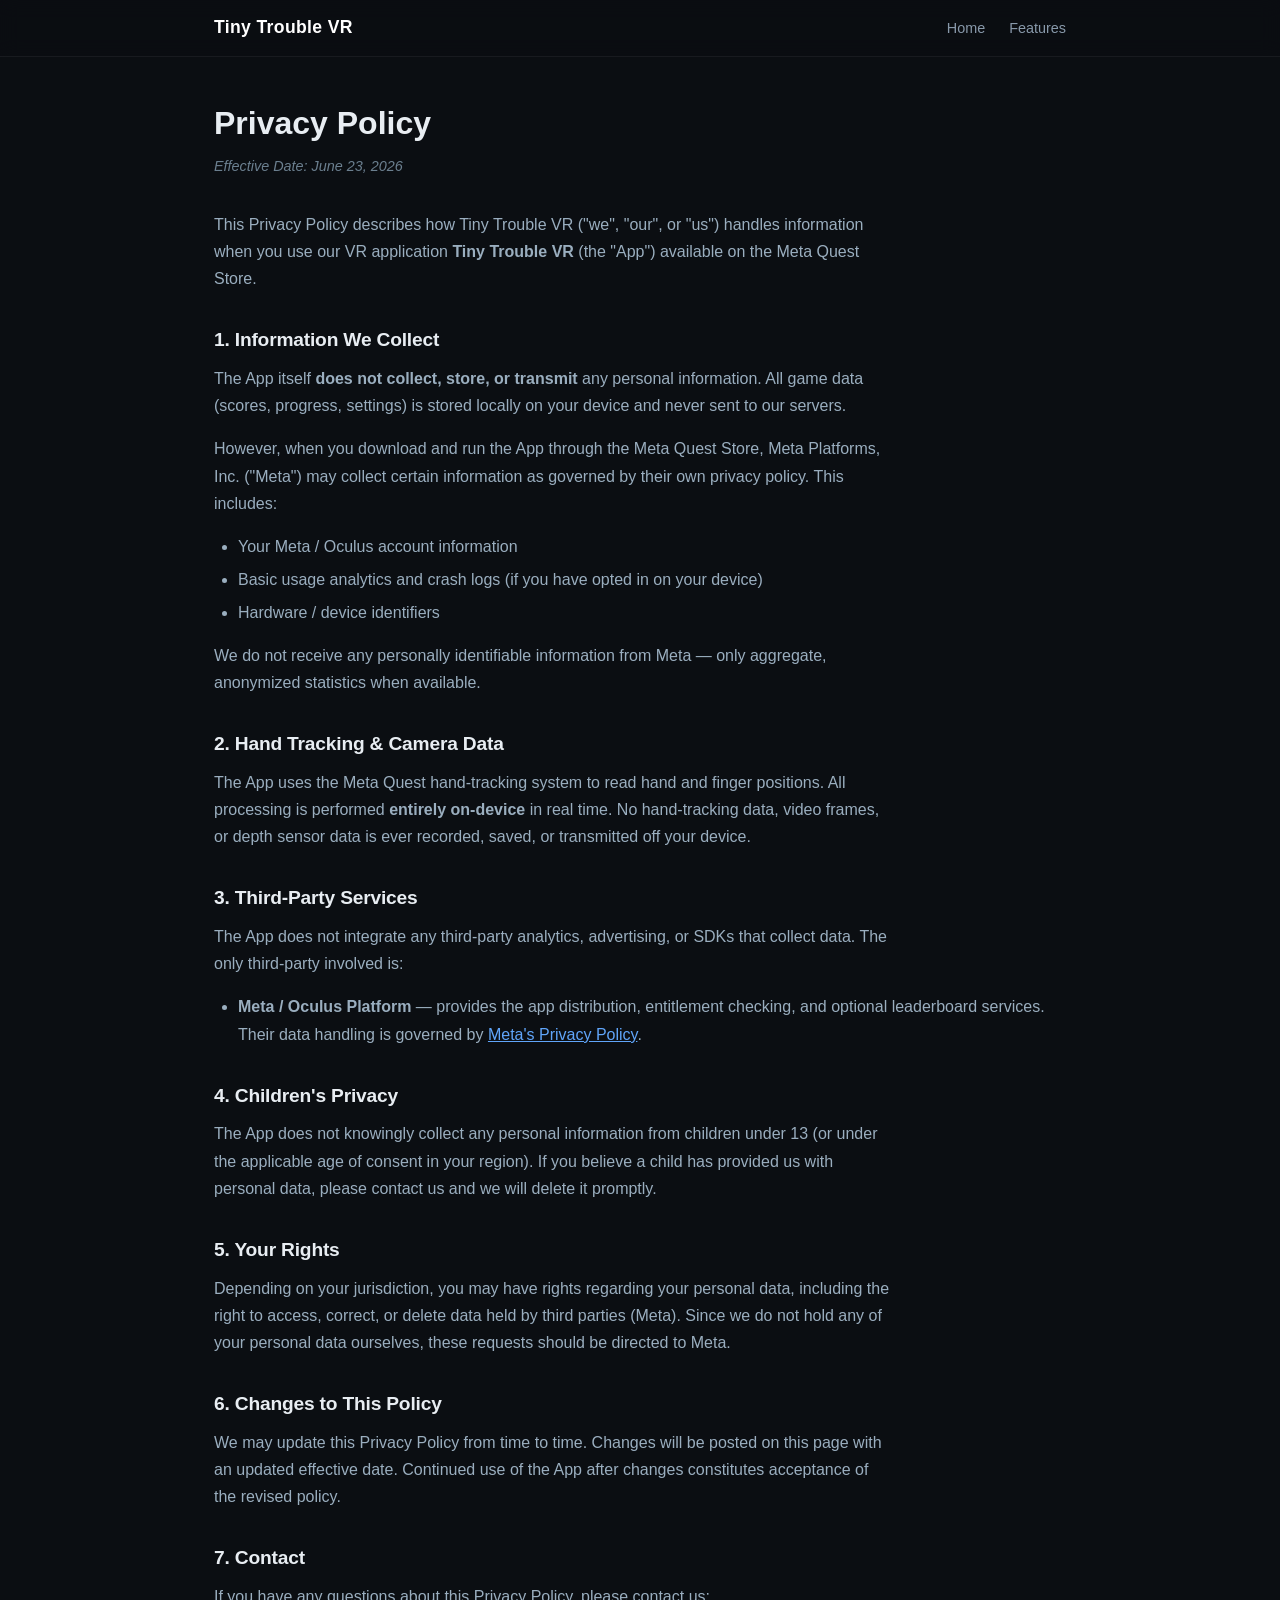
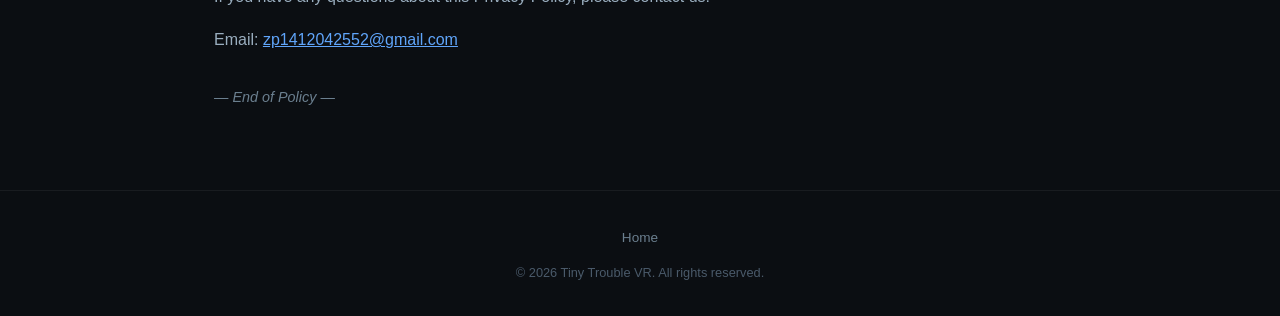
==== privacy-policy.html @ b0629131 "Add Tiny Trouble VR website - Game homepage with features and contact - Privacy Policy page for Meta" ====
<!DOCTYPE html>
<html lang="en">
<head>
    <meta charset="UTF-8" />
    <meta name="viewport" content="width=device-width, initial-scale=1.0" />
    <title>Privacy Policy — Tiny Trouble VR</title>
    <link rel="stylesheet" href="styles.css" />
</head>
<body>
    <nav class="navbar">
        <div class="container">
            <span class="logo">Tiny Trouble VR</span>
            <div class="nav-links">
                <a href="index.html">Home</a>
                <a href="index.html#features">Features</a>
            </div>
        </div>
    </nav>

    <section class="section" style="padding-top: 6rem;">
        <div class="container policy">
            <h1>Privacy Policy</h1>
            <p class="effective-date"><em>Effective Date: June 23, 2026</em></p>

            <p>
                This Privacy Policy describes how Tiny Trouble VR ("we", "our", or "us")
                handles information when you use our VR application <strong>Tiny Trouble VR</strong>
                (the "App") available on the Meta Quest Store.
            </p>

            <h2>1. Information We Collect</h2>
            <p>
                The App itself <strong>does not collect, store, or transmit</strong> any
                personal information. All game data (scores, progress, settings) is stored
                locally on your device and never sent to our servers.
            </p>
            <p>
                However, when you download and run the App through the Meta Quest Store,
                Meta Platforms, Inc. ("Meta") may collect certain information as governed
                by their own privacy policy. This includes:
            </p>
            <ul>
                <li>Your Meta / Oculus account information</li>
                <li>Basic usage analytics and crash logs (if you have opted in on your device)</li>
                <li>Hardware / device identifiers</li>
            </ul>
            <p>
                We do not receive any personally identifiable information from Meta — only
                aggregate, anonymized statistics when available.
            </p>

            <h2>2. Hand Tracking &amp; Camera Data</h2>
            <p>
                The App uses the Meta Quest hand-tracking system to read hand and finger
                positions. All processing is performed <strong>entirely on-device</strong>
                in real time. No hand-tracking data, video frames, or depth sensor data
                is ever recorded, saved, or transmitted off your device.
            </p>

            <h2>3. Third-Party Services</h2>
            <p>The App does not integrate any third-party analytics, advertising, or SDKs that collect data. The only third-party involved is:</p>
            <ul>
                <li>
                    <strong>Meta / Oculus Platform</strong> — provides the app distribution,
                    entitlement checking, and optional leaderboard services. Their data handling
                    is governed by
                    <a href="https://www.meta.com/privacy/" target="_blank" rel="noopener">Meta's Privacy Policy</a>.
                </li>
            </ul>

            <h2>4. Children's Privacy</h2>
            <p>
                The App does not knowingly collect any personal information from children
                under 13 (or under the applicable age of consent in your region). If you
                believe a child has provided us with personal data, please contact us and
                we will delete it promptly.
            </p>

            <h2>5. Your Rights</h2>
            <p>
                Depending on your jurisdiction, you may have rights regarding your personal
                data, including the right to access, correct, or delete data held by third
                parties (Meta). Since we do not hold any of your personal data ourselves,
                these requests should be directed to Meta.
            </p>

            <h2>6. Changes to This Policy</h2>
            <p>
                We may update this Privacy Policy from time to time. Changes will be posted
                on this page with an updated effective date. Continued use of the App after
                changes constitutes acceptance of the revised policy.
            </p>

            <h2>7. Contact</h2>
            <p>
                If you have any questions about this Privacy Policy, please contact us:
            </p>
            <p>
                Email: <a href="mailto:zp1412042552@gmail.com">zp1412042552@gmail.com</a>
            </p>

            <p class="effective-date" style="margin-top: 2rem;">
                <em>— End of Policy —</em>
            </p>
        </div>
    </section>

    <footer class="footer">
        <div class="container">
            <div class="footer-links">
                <a href="index.html">Home</a>
            </div>
            <p class="footer-copy">&copy; 2026 Tiny Trouble VR. All rights reserved.</p>
        </div>
    </footer>
</body>
</html>
---- styles.css ----
/* === Reset & Base === */
*, *::before, *::after { box-sizing: border-box; margin: 0; padding: 0; }
html { scroll-behavior: smooth; }
body {
    font-family: -apple-system, BlinkMacSystemFont, "Segoe UI", Roboto, Helvetica, Arial, sans-serif;
    color: #e8edf2;
    background: #0b0e12;
    line-height: 1.7;
    -webkit-font-smoothing: antialiased;
}

/* === Container === */
.container {
    max-width: 900px;
    margin: 0 auto;
    padding: 0 1.5rem;
}

/* === Navbar === */
.navbar {
    position: fixed;
    top: 0; left: 0; right: 0;
    background: rgba(11,14,18,.85);
    backdrop-filter: blur(10px);
    border-bottom: 1px solid rgba(255,255,255,.06);
    z-index: 100;
}
.navbar .container {
    display: flex;
    align-items: center;
    justify-content: space-between;
    height: 56px;
}
.logo {
    font-weight: 700;
    font-size: 1.1rem;
    letter-spacing: .02em;
    color: #fff;
}
.nav-links { display: flex; gap: 1.5rem; }
.nav-links a {
    color: #8899aa;
    text-decoration: none;
    font-size: .9rem;
    transition: color .2s;
}
.nav-links a:hover { color: #fff; }

/* === Hero === */
.hero {
    min-height: 100vh;
    display: flex;
    align-items: center;
    justify-content: center;
    text-align: center;
    padding: 6rem 0 4rem;
    background: radial-gradient(ellipse 80% 60% at 50% 30%, #1a2633 0%, #0b0e12 70%);
}
.hero-title {
    font-size: 4rem;
    font-weight: 900;
    letter-spacing: -.02em;
    margin-bottom: 1rem;
    line-height: 1.1;
    color: #fff;
}
.hero-title-accent {
    background: linear-gradient(135deg, #3b82f6, #8b5cf6);
    -webkit-background-clip: text;
    -webkit-text-fill-color: transparent;
    background-clip: text;
}
@media (max-width: 600px) {
    .hero-title { font-size: 2.5rem; }
}
.hero-subtitle {
    font-size: 1.2rem;
    color: #7aa2e7;
    font-weight: 500;
    margin-bottom: .75rem;
}
.hero-desc {
    font-size: 1rem;
    color: #8899aa;
    max-width: 520px;
    margin: 0 auto 2rem;
}

/* === Buttons === */
.btn {
    display: inline-block;
    padding: .75rem 2rem;
    border-radius: 40px;
    text-decoration: none;
    font-weight: 600;
    font-size: .95rem;
    transition: background .2s, transform .1s;
    cursor: default;
}
.btn-primary {
    background: #3b82f6;
    color: #fff;
}
.btn-primary:hover { background: #2563eb; }

/* === Sections === */
.section { padding: 5rem 0; }
.section-alt { background: #11171f; }
.section h2 {
    font-size: 1.75rem;
    font-weight: 700;
    margin-bottom: 1.5rem;
    letter-spacing: -.01em;
}
.section p { color: #9aaebf; margin-bottom: 1rem; max-width: 680px; }
.section .container > p:last-of-type { margin-bottom: 0; }

/* === Features === */
.features-grid {
    display: grid;
    grid-template-columns: repeat(auto-fit, minmax(240px, 1fr));
    gap: 1.25rem;
    margin-top: 1rem;
}
.feature-card {
    background: rgba(255,255,255,.03);
    border: 1px solid rgba(255,255,255,.06);
    border-radius: 12px;
    padding: 1.5rem;
    transition: border-color .2s;
}
.feature-card:hover { border-color: rgba(255,255,255,.12); }
.feature-card h3 {
    font-size: 1.05rem;
    font-weight: 600;
    margin-bottom: .5rem;
    color: #e8edf2;
}
.feature-card p {
    font-size: .9rem;
    margin-bottom: 0;
}

/* === Privacy Policy page === */
.policy h1 { font-size: 2rem; margin-bottom: .25rem; }
.policy .effective-date { color: #6b7f8f; font-size: .9rem; margin-bottom: 2rem; }
.policy h2 { font-size: 1.2rem; margin-top: 2rem; margin-bottom: .5rem; color: #e8edf2; }
.policy p { margin-bottom: 1rem; }
.policy ul { margin: 0 0 1rem 1.5rem; color: #9aaebf; }
.policy ul li { margin-bottom: .35rem; }
.policy a { color: #60a5fa; }

/* === Contact === */
.contact-link {
    color: #60a5fa;
    text-decoration: none;
    font-size: 1.1rem;
}
.contact-link:hover { text-decoration: underline; }

/* === Footer === */
.footer {
    border-top: 1px solid rgba(255,255,255,.06);
    padding: 2rem 0;
    text-align: center;
}
.footer-links { margin-bottom: .75rem; }
.footer-links a {
    color: #6b7f8f;
    text-decoration: none;
    font-size: .85rem;
    margin: 0 .5rem;
}
.footer-links a:hover { color: #fff; }
.footer-copy { color: #4a5a6a; font-size: .8rem; }

/* === Responsive === */
@media (max-width: 600px) {
    .hero { padding: 5rem 0 3rem; }
    .hero-subtitle { font-size: 1rem; }
    .features-grid { grid-template-columns: 1fr; }
    .nav-links { gap: .75rem; }
    .nav-links a { font-size: .8rem; }
}
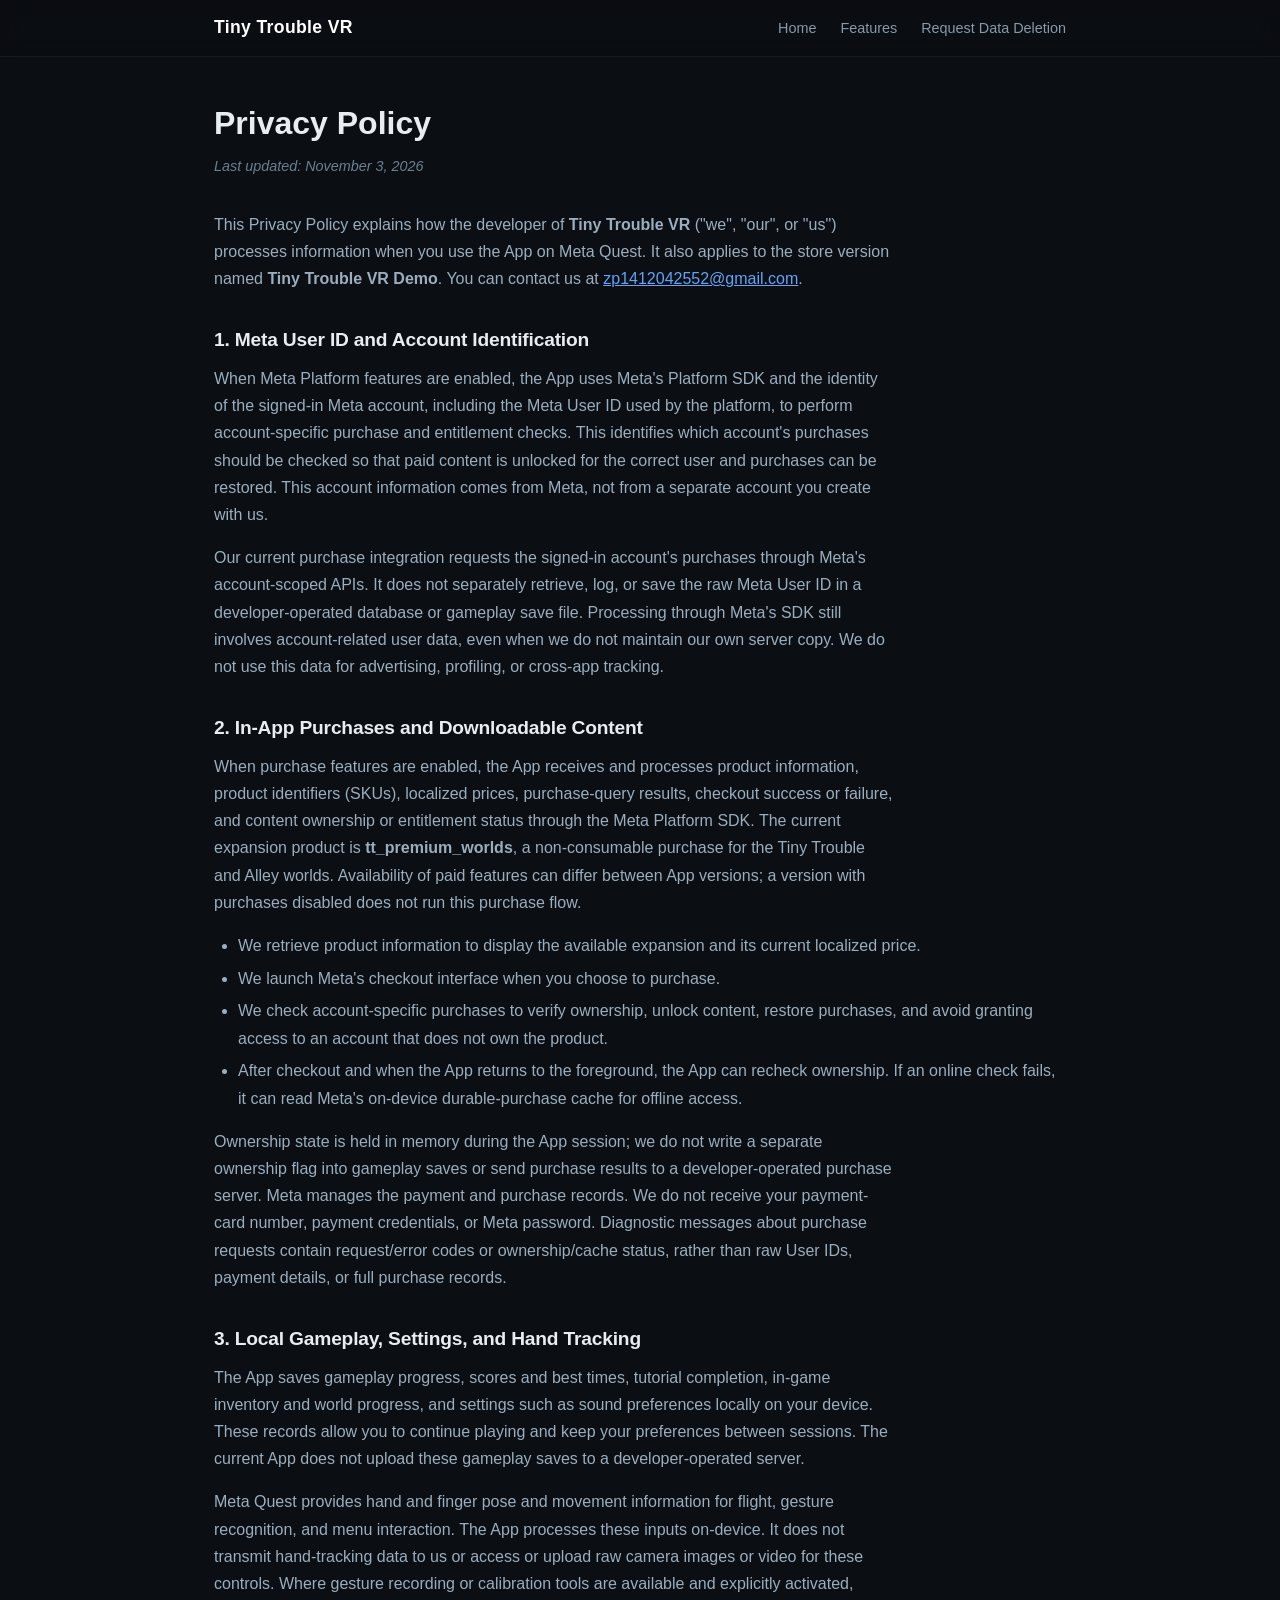
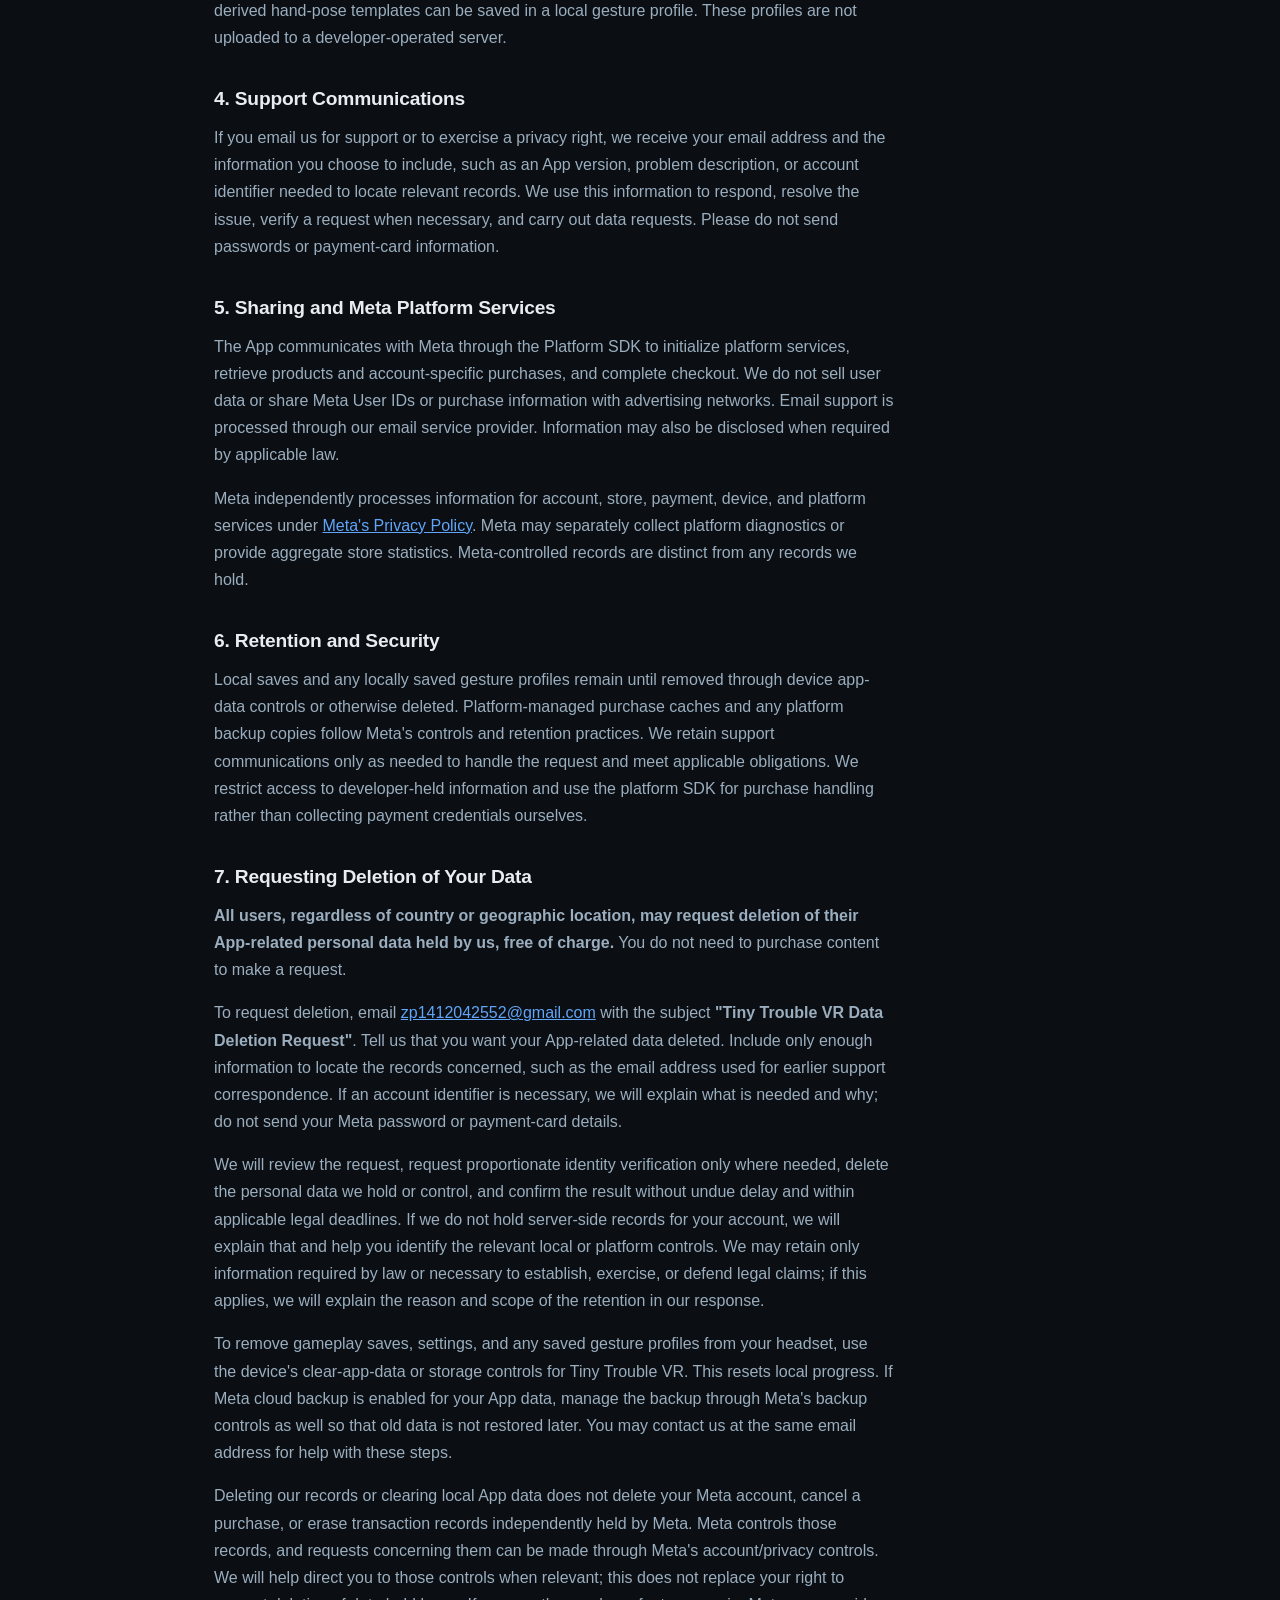
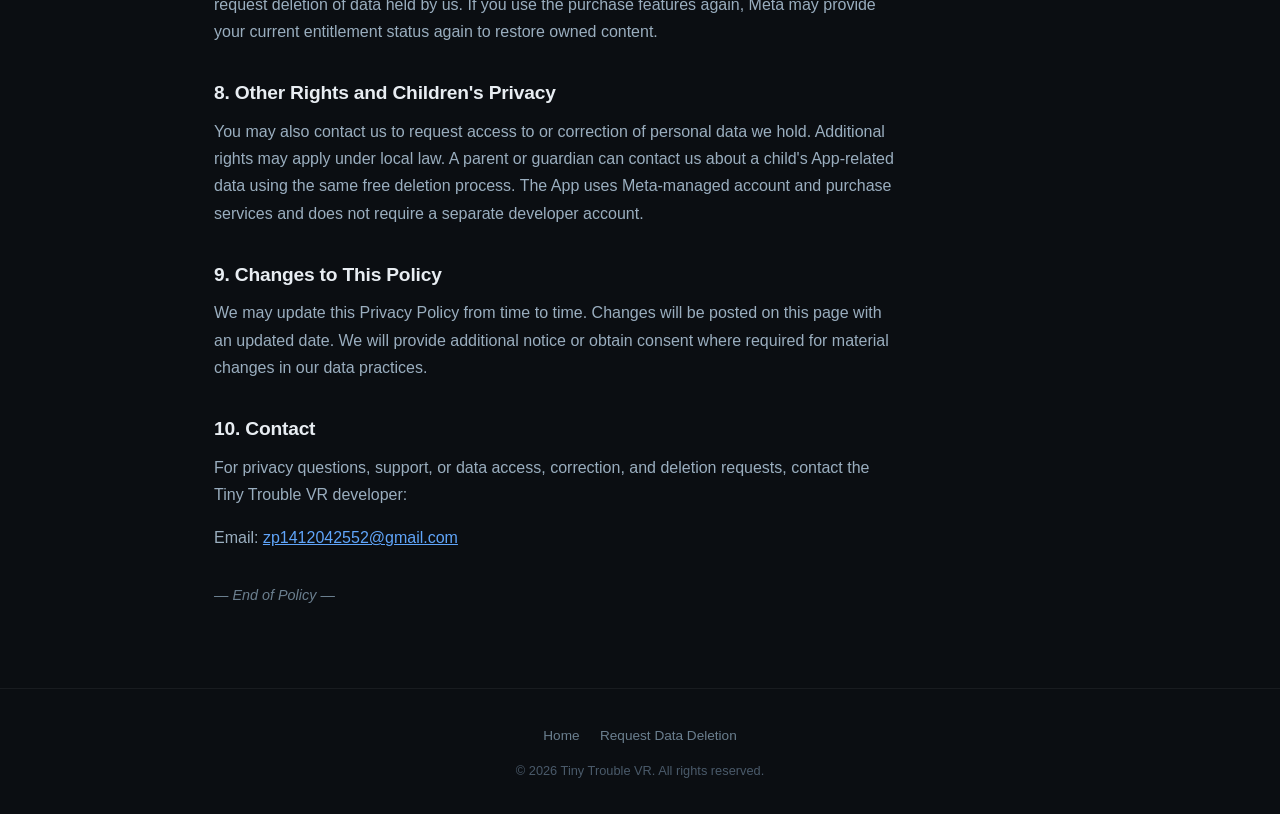
==== commit 9bb44a9b: "Update privacy policy for Meta User ID, IAP and global deletion requests" ====
--- a/privacy-policy.html
+++ b/privacy-policy.html
@@ -13,6 +13,7 @@
             <div class="nav-links">
                 <a href="index.html">Home</a>
                 <a href="index.html#features">Features</a>
+                <a href="#data-deletion">Request Data Deletion</a>
             </div>
         </div>
     </nav>
@@ -20,80 +21,181 @@
     <section class="section" style="padding-top: 6rem;">
         <div class="container policy">
             <h1>Privacy Policy</h1>
-            <p class="effective-date"><em>Effective Date: June 23, 2026</em></p>
-
-            <p>
-                This Privacy Policy describes how Tiny Trouble VR ("we", "our", or "us")
-                handles information when you use our VR application <strong>Tiny Trouble VR</strong>
-                (the "App") available on the Meta Quest Store.
-            </p>
-
-            <h2>1. Information We Collect</h2>
-            <p>
-                The App itself <strong>does not collect, store, or transmit</strong> any
-                personal information. All game data (scores, progress, settings) is stored
-                locally on your device and never sent to our servers.
-            </p>
-            <p>
-                However, when you download and run the App through the Meta Quest Store,
-                Meta Platforms, Inc. ("Meta") may collect certain information as governed
-                by their own privacy policy. This includes:
+            <p class="effective-date"><em>Last updated: November 3, 2026</em></p>
+
+            <p>
+                This Privacy Policy explains how the developer of <strong>Tiny Trouble VR</strong>
+                ("we", "our", or "us") processes information when you use the App on Meta Quest.
+                It also applies to the store version named <strong>Tiny Trouble VR Demo</strong>.
+                You can contact us at
+                <a href="mailto:zp1412042552@gmail.com">zp1412042552@gmail.com</a>.
+            </p>
+
+            <h2>1. Meta User ID and Account Identification</h2>
+            <p>
+                When Meta Platform features are enabled, the App uses Meta's Platform SDK
+                and the identity of the signed-in Meta account, including the Meta User ID
+                used by the platform, to perform account-specific purchase and entitlement
+                checks. This identifies which account's purchases should be checked so that
+                paid content is unlocked for the correct user and purchases can be restored.
+                This account information comes from Meta, not from a separate account you
+                create with us.
+            </p>
+            <p>
+                Our current purchase integration requests the signed-in account's purchases
+                through Meta's account-scoped APIs. It does not separately retrieve, log,
+                or save the raw Meta User ID in a developer-operated database or gameplay
+                save file. Processing through Meta's SDK still involves account-related
+                user data, even when we do not maintain our own server copy. We do not use
+                this data for advertising, profiling, or cross-app tracking.
+            </p>
+
+            <h2>2. In-App Purchases and Downloadable Content</h2>
+            <p>
+                When purchase features are enabled, the App receives and processes product
+                information, product identifiers (SKUs), localized prices, purchase-query
+                results, checkout success or failure, and content ownership or entitlement
+                status through the Meta Platform SDK. The current expansion product is
+                <strong>tt_premium_worlds</strong>, a non-consumable purchase for the Tiny
+                Trouble and Alley worlds. Availability of paid features can differ between
+                App versions; a version with purchases disabled does not run this purchase flow.
             </p>
             <ul>
-                <li>Your Meta / Oculus account information</li>
-                <li>Basic usage analytics and crash logs (if you have opted in on your device)</li>
-                <li>Hardware / device identifiers</li>
+                <li>We retrieve product information to display the available expansion and its current localized price.</li>
+                <li>We launch Meta's checkout interface when you choose to purchase.</li>
+                <li>We check account-specific purchases to verify ownership, unlock content, restore purchases, and avoid granting access to an account that does not own the product.</li>
+                <li>After checkout and when the App returns to the foreground, the App can recheck ownership. If an online check fails, it can read Meta's on-device durable-purchase cache for offline access.</li>
             </ul>
             <p>
-                We do not receive any personally identifiable information from Meta — only
-                aggregate, anonymized statistics when available.
-            </p>
-
-            <h2>2. Hand Tracking &amp; Camera Data</h2>
-            <p>
-                The App uses the Meta Quest hand-tracking system to read hand and finger
-                positions. All processing is performed <strong>entirely on-device</strong>
-                in real time. No hand-tracking data, video frames, or depth sensor data
-                is ever recorded, saved, or transmitted off your device.
-            </p>
-
-            <h2>3. Third-Party Services</h2>
-            <p>The App does not integrate any third-party analytics, advertising, or SDKs that collect data. The only third-party involved is:</p>
-            <ul>
-                <li>
-                    <strong>Meta / Oculus Platform</strong> — provides the app distribution,
-                    entitlement checking, and optional leaderboard services. Their data handling
-                    is governed by
-                    <a href="https://www.meta.com/privacy/" target="_blank" rel="noopener">Meta's Privacy Policy</a>.
-                </li>
-            </ul>
-
-            <h2>4. Children's Privacy</h2>
-            <p>
-                The App does not knowingly collect any personal information from children
-                under 13 (or under the applicable age of consent in your region). If you
-                believe a child has provided us with personal data, please contact us and
-                we will delete it promptly.
-            </p>
-
-            <h2>5. Your Rights</h2>
-            <p>
-                Depending on your jurisdiction, you may have rights regarding your personal
-                data, including the right to access, correct, or delete data held by third
-                parties (Meta). Since we do not hold any of your personal data ourselves,
-                these requests should be directed to Meta.
-            </p>
-
-            <h2>6. Changes to This Policy</h2>
+                Ownership state is held in memory during the App session; we do not write
+                a separate ownership flag into gameplay saves or send purchase results to
+                a developer-operated purchase server. Meta manages the payment and purchase
+                records. We do not receive your payment-card number, payment credentials,
+                or Meta password. Diagnostic messages about purchase requests contain
+                request/error codes or ownership/cache status, rather than raw User IDs,
+                payment details, or full purchase records.
+            </p>
+
+            <h2>3. Local Gameplay, Settings, and Hand Tracking</h2>
+            <p>
+                The App saves gameplay progress, scores and best times, tutorial completion,
+                in-game inventory and world progress, and settings such as sound preferences
+                locally on your device. These records allow you to continue playing and keep
+                your preferences between sessions. The current App does not upload these
+                gameplay saves to a developer-operated server.
+            </p>
+            <p>
+                Meta Quest provides hand and finger pose and movement information for
+                flight, gesture recognition, and menu interaction. The App processes these
+                inputs on-device. It does not transmit hand-tracking data to us or access
+                or upload raw camera images or video for these controls. Where gesture
+                recording or calibration tools are available and explicitly activated,
+                derived hand-pose templates can be saved in a local gesture profile. These
+                profiles are not uploaded to a developer-operated server.
+            </p>
+
+            <h2>4. Support Communications</h2>
+            <p>
+                If you email us for support or to exercise a privacy right, we receive your
+                email address and the information you choose to include, such as an App
+                version, problem description, or account identifier needed to locate relevant
+                records. We use this information to respond, resolve the issue, verify a
+                request when necessary, and carry out data requests. Please do not send
+                passwords or payment-card information.
+            </p>
+
+            <h2>5. Sharing and Meta Platform Services</h2>
+            <p>
+                The App communicates with Meta through the Platform SDK to initialize
+                platform services, retrieve products and account-specific purchases, and
+                complete checkout. We do not sell user data or share Meta User IDs or
+                purchase information with advertising networks. Email support is processed
+                through our email service provider. Information may also be disclosed when
+                required by applicable law.
+            </p>
+            <p>
+                Meta independently processes information for account, store, payment, device,
+                and platform services under
+                <a href="https://www.meta.com/privacy/" target="_blank" rel="noopener">Meta's Privacy Policy</a>.
+                Meta may separately collect platform diagnostics or provide aggregate store
+                statistics. Meta-controlled records are distinct from any records we hold.
+            </p>
+
+            <h2>6. Retention and Security</h2>
+            <p>
+                Local saves and any locally saved gesture profiles remain until removed
+                through device app-data controls or otherwise deleted. Platform-managed
+                purchase caches and any platform backup copies follow Meta's controls and
+                retention practices. We retain support communications only as needed to
+                handle the request and meet applicable obligations. We restrict access to
+                developer-held information and use the platform SDK for purchase handling
+                rather than collecting payment credentials ourselves.
+            </p>
+
+            <h2 id="data-deletion">7. Requesting Deletion of Your Data</h2>
+            <p>
+                <strong>All users, regardless of country or geographic location, may request
+                deletion of their App-related personal data held by us, free of charge.</strong>
+                You do not need to purchase content to make a request.
+            </p>
+            <p>
+                To request deletion, email
+                <a href="mailto:zp1412042552@gmail.com?subject=Tiny%20Trouble%20VR%20Data%20Deletion%20Request">zp1412042552@gmail.com</a>
+                with the subject <strong>"Tiny Trouble VR Data Deletion Request"</strong>.
+                Tell us that you want your App-related data deleted. Include only enough
+                information to locate the records concerned, such as the email address used
+                for earlier support correspondence. If an account identifier is necessary,
+                we will explain what is needed and why; do not send your Meta password or
+                payment-card details.
+            </p>
+            <p>
+                We will review the request, request proportionate identity verification only
+                where needed, delete the personal data we hold or control, and confirm the
+                result without undue delay and within applicable legal deadlines. If we do
+                not hold server-side records for your account, we will explain that and help
+                you identify the relevant local or platform controls. We may retain only
+                information required by law or necessary to establish, exercise, or defend
+                legal claims; if this applies, we will explain the reason and scope of the
+                retention in our response.
+            </p>
+            <p>
+                To remove gameplay saves, settings, and any saved gesture profiles from your
+                headset, use the device's clear-app-data or storage controls for Tiny Trouble
+                VR. This resets local progress. If Meta cloud backup is enabled for your App
+                data, manage the backup through Meta's backup controls as well so that old
+                data is not restored later. You may contact us at the same email address
+                for help with these steps.
+            </p>
+            <p>
+                Deleting our records or clearing local App data does not delete your Meta
+                account, cancel a purchase, or erase transaction records independently held
+                by Meta. Meta controls those records, and requests concerning them can be
+                made through Meta's account/privacy controls. We will help direct you to
+                those controls when relevant; this does not replace your right to request
+                deletion of data held by us. If you use the purchase features again, Meta
+                may provide your current entitlement status again to restore owned content.
+            </p>
+
+            <h2>8. Other Rights and Children's Privacy</h2>
+            <p>
+                You may also contact us to request access to or correction of personal data
+                we hold. Additional rights may apply under local law. A parent or guardian
+                can contact us about a child's App-related data using the same free deletion
+                process. The App uses Meta-managed account and purchase services and does
+                not require a separate developer account.
+            </p>
+
+            <h2>9. Changes to This Policy</h2>
             <p>
                 We may update this Privacy Policy from time to time. Changes will be posted
-                on this page with an updated effective date. Continued use of the App after
-                changes constitutes acceptance of the revised policy.
-            </p>
-
-            <h2>7. Contact</h2>
-            <p>
-                If you have any questions about this Privacy Policy, please contact us:
+                on this page with an updated date. We will provide additional notice or
+                obtain consent where required for material changes in our data practices.
+            </p>
+
+            <h2>10. Contact</h2>
+            <p>
+                For privacy questions, support, or data access, correction, and deletion
+                requests, contact the Tiny Trouble VR developer:
             </p>
             <p>
                 Email: <a href="mailto:zp1412042552@gmail.com">zp1412042552@gmail.com</a>
@@ -109,6 +211,7 @@
         <div class="container">
             <div class="footer-links">
                 <a href="index.html">Home</a>
+                <a href="#data-deletion">Request Data Deletion</a>
             </div>
             <p class="footer-copy">&copy; 2026 Tiny Trouble VR. All rights reserved.</p>
         </div>
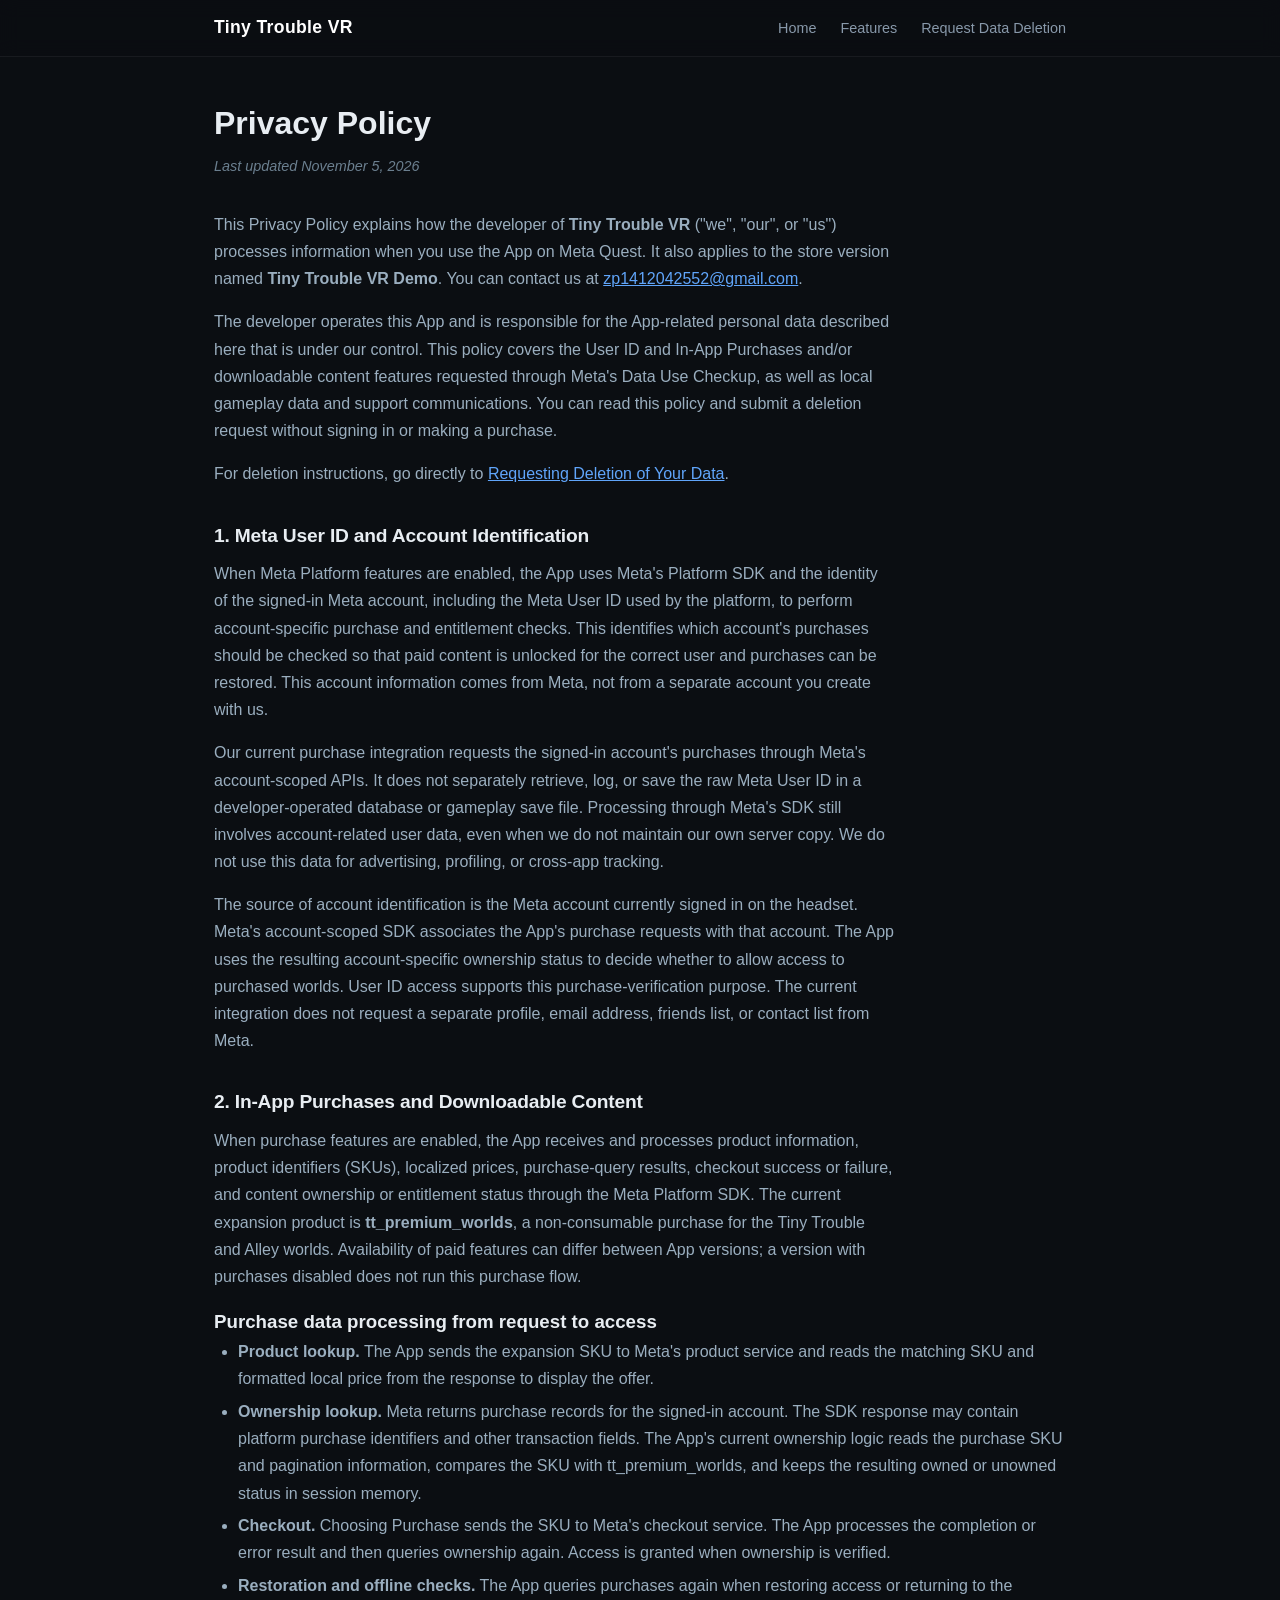
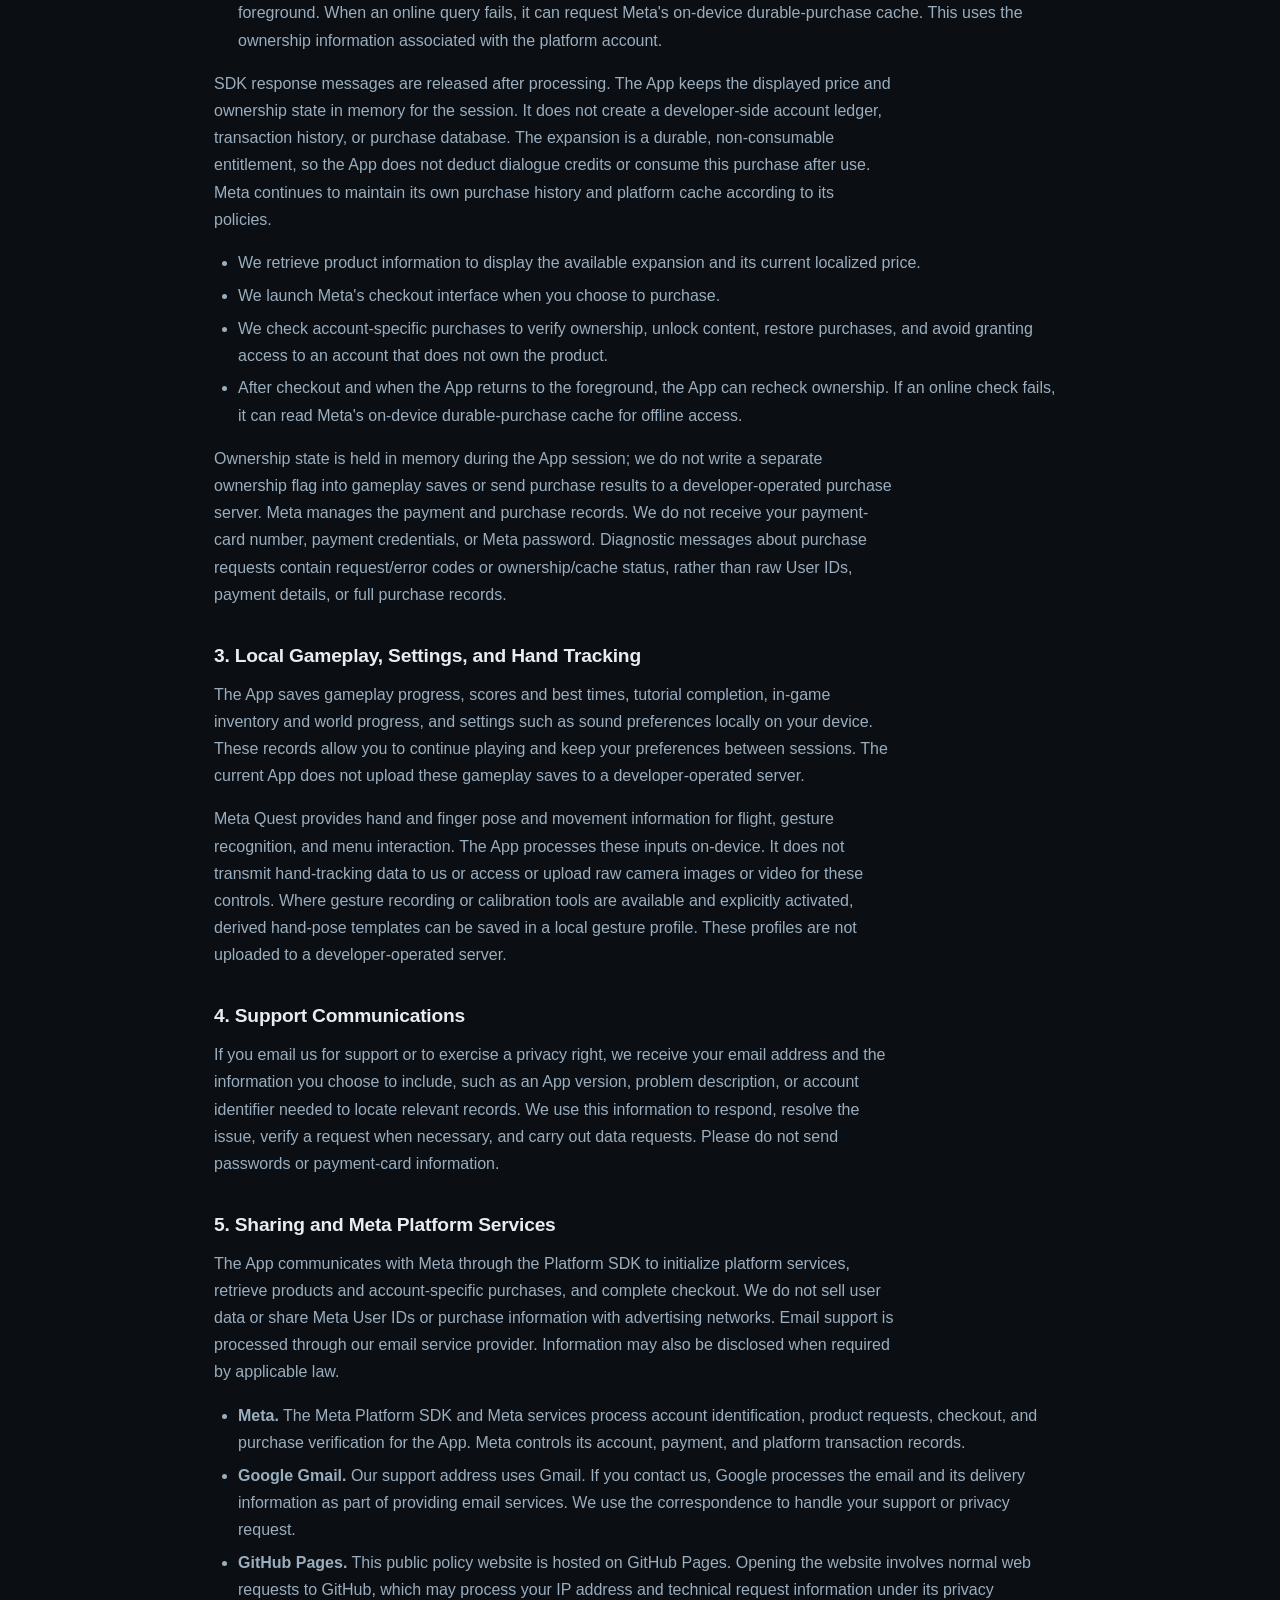
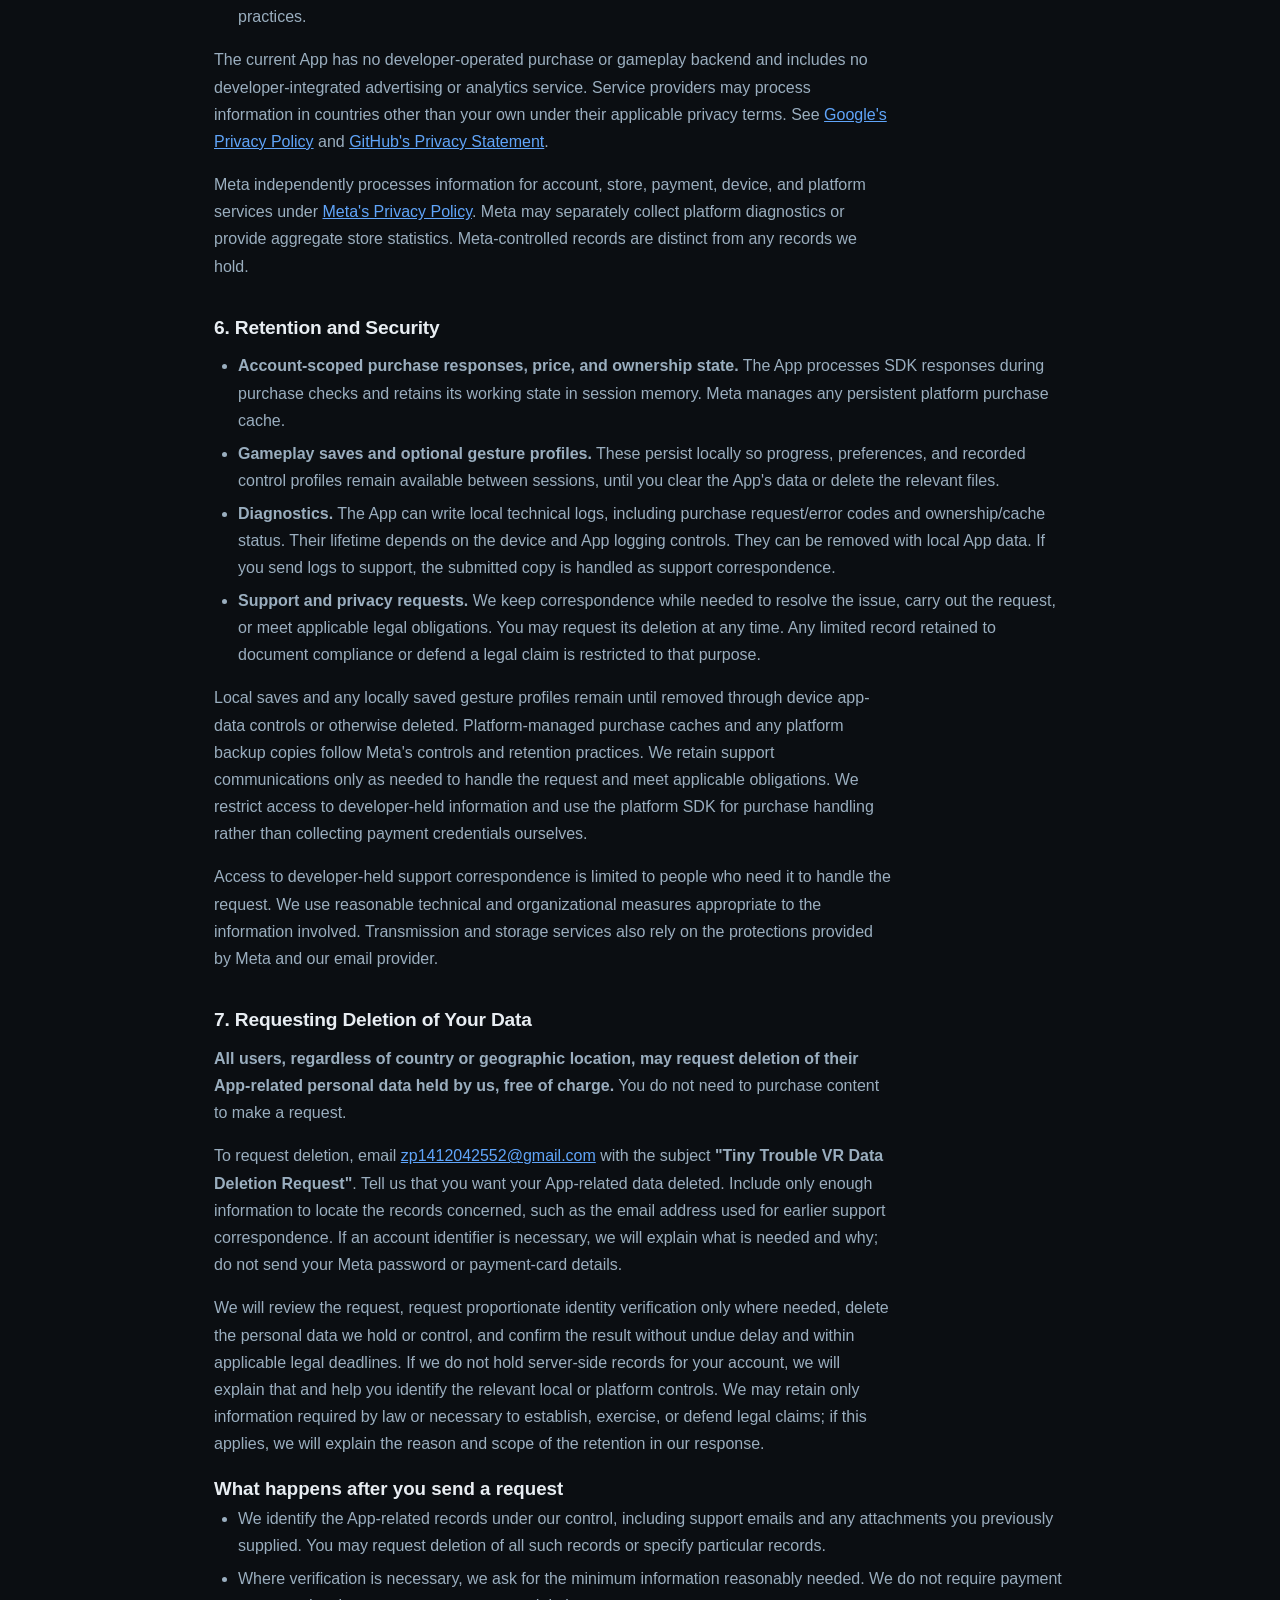
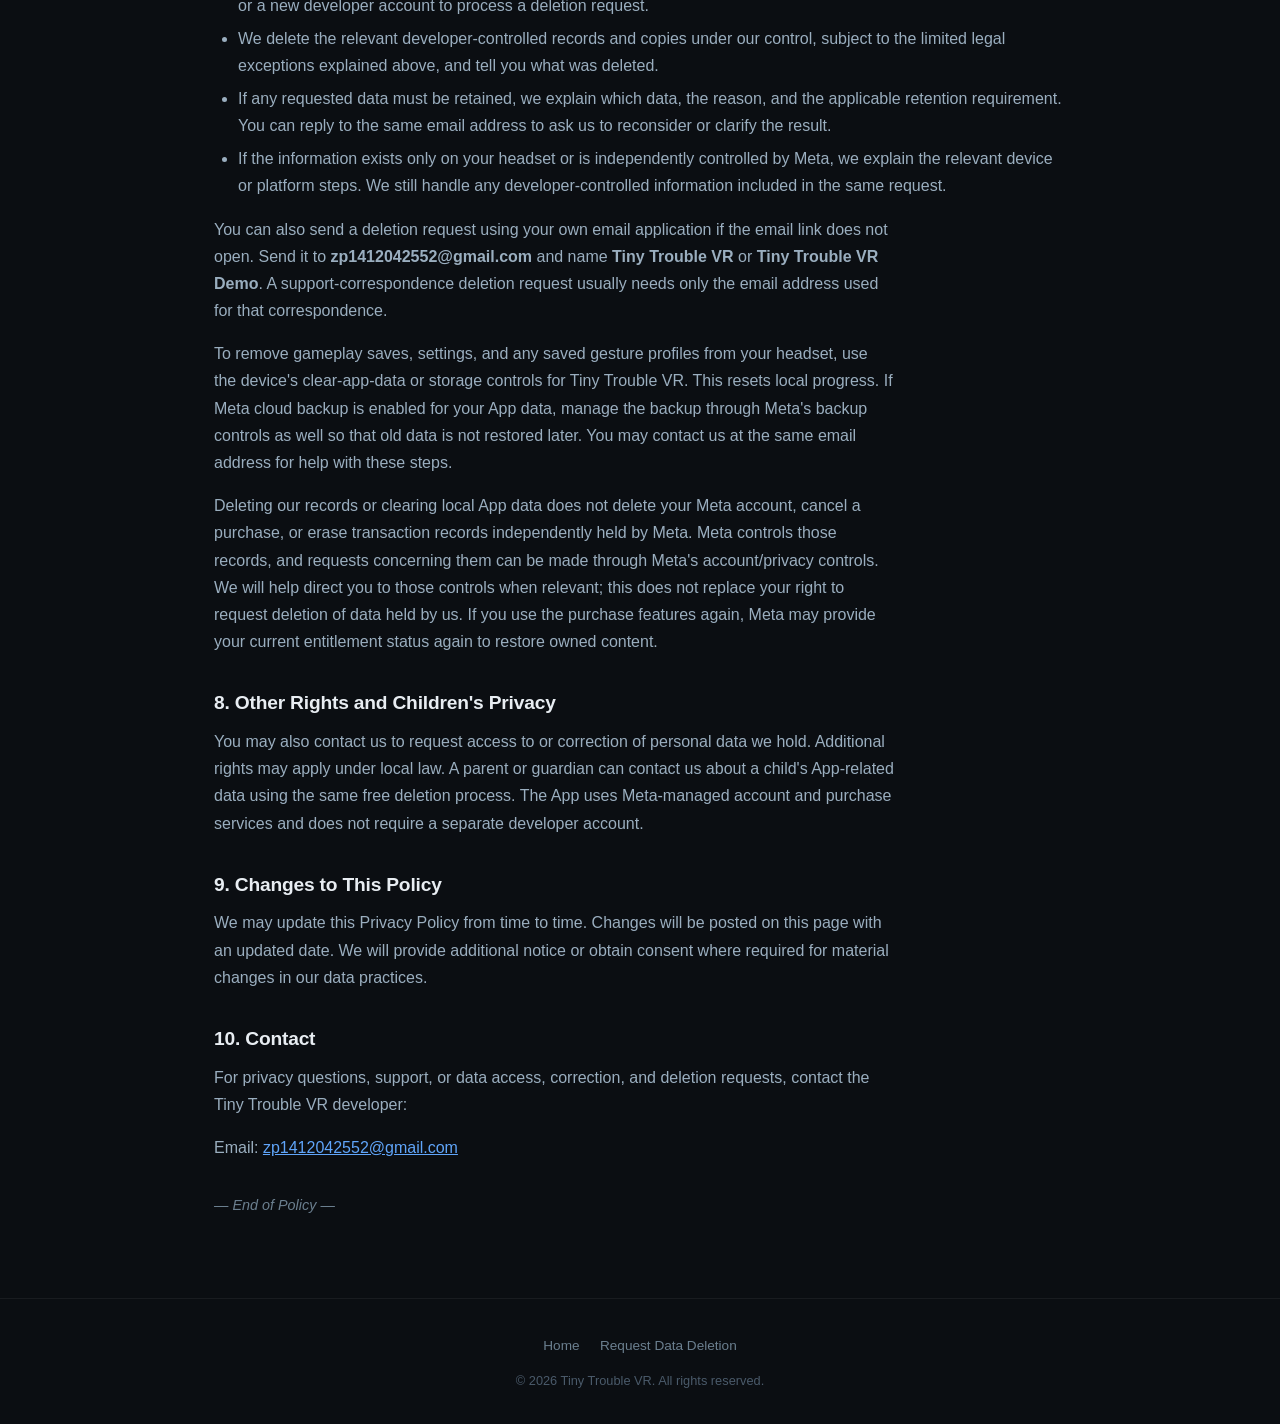
==== commit 44c2bf88: "Clarify privacy data flows, retention and deletion handling" ====
--- a/privacy-policy.html
+++ b/privacy-policy.html
@@ -21,7 +21,7 @@
     <section class="section" style="padding-top: 6rem;">
         <div class="container policy">
             <h1>Privacy Policy</h1>
-            <p class="effective-date"><em>Last updated: November 3, 2026</em></p>
+            <p class="effective-date"><em>Last updated November 5, 2026</em></p>
 
             <p>
                 This Privacy Policy explains how the developer of <strong>Tiny Trouble VR</strong>
@@ -29,6 +29,19 @@
                 It also applies to the store version named <strong>Tiny Trouble VR Demo</strong>.
                 You can contact us at
                 <a href="mailto:zp1412042552@gmail.com">zp1412042552@gmail.com</a>.
+            </p>
+
+            <p>
+                The developer operates this App and is responsible for the App-related
+                personal data described here that is under our control. This policy covers
+                the User ID and In-App Purchases and/or downloadable content features
+                requested through Meta's Data Use Checkup, as well as local gameplay data
+                and support communications. You can read this policy and submit a deletion
+                request without signing in or making a purchase.
+            </p>
+            <p>
+                For deletion instructions, go directly to
+                <a href="#data-deletion">Requesting Deletion of Your Data</a>.
             </p>
 
             <h2>1. Meta User ID and Account Identification</h2>
@@ -49,6 +62,15 @@
                 user data, even when we do not maintain our own server copy. We do not use
                 this data for advertising, profiling, or cross-app tracking.
             </p>
+            <p>
+                The source of account identification is the Meta account currently signed
+                in on the headset. Meta's account-scoped SDK associates the App's purchase
+                requests with that account. The App uses the resulting account-specific
+                ownership status to decide whether to allow access to purchased worlds.
+                User ID access supports this purchase-verification purpose. The current
+                integration does not request a separate profile, email address, friends
+                list, or contact list from Meta.
+            </p>
 
             <h2>2. In-App Purchases and Downloadable Content</h2>
             <p>
@@ -60,6 +82,22 @@
                 Trouble and Alley worlds. Availability of paid features can differ between
                 App versions; a version with purchases disabled does not run this purchase flow.
             </p>
+            <h3>Purchase data processing from request to access</h3>
+            <ul>
+                <li><strong>Product lookup.</strong> The App sends the expansion SKU to Meta's product service and reads the matching SKU and formatted local price from the response to display the offer.</li>
+                <li><strong>Ownership lookup.</strong> Meta returns purchase records for the signed-in account. The SDK response may contain platform purchase identifiers and other transaction fields. The App's current ownership logic reads the purchase SKU and pagination information, compares the SKU with tt_premium_worlds, and keeps the resulting owned or unowned status in session memory.</li>
+                <li><strong>Checkout.</strong> Choosing Purchase sends the SKU to Meta's checkout service. The App processes the completion or error result and then queries ownership again. Access is granted when ownership is verified.</li>
+                <li><strong>Restoration and offline checks.</strong> The App queries purchases again when restoring access or returning to the foreground. When an online query fails, it can request Meta's on-device durable-purchase cache. This uses the ownership information associated with the platform account.</li>
+            </ul>
+            <p>
+                SDK response messages are released after processing. The App keeps the
+                displayed price and ownership state in memory for the session. It does not
+                create a developer-side account ledger, transaction history, or purchase
+                database. The expansion is a durable, non-consumable entitlement, so the
+                App does not deduct dialogue credits or consume this purchase after use.
+                Meta continues to maintain its own purchase history and platform cache
+                according to its policies.
+            </p>
             <ul>
                 <li>We retrieve product information to display the available expansion and its current localized price.</li>
                 <li>We launch Meta's checkout interface when you choose to purchase.</li>
@@ -113,6 +151,20 @@
                 through our email service provider. Information may also be disclosed when
                 required by applicable law.
             </p>
+            <ul>
+                <li><strong>Meta.</strong> The Meta Platform SDK and Meta services process account identification, product requests, checkout, and purchase verification for the App. Meta controls its account, payment, and platform transaction records.</li>
+                <li><strong>Google Gmail.</strong> Our support address uses Gmail. If you contact us, Google processes the email and its delivery information as part of providing email services. We use the correspondence to handle your support or privacy request.</li>
+                <li><strong>GitHub Pages.</strong> This public policy website is hosted on GitHub Pages. Opening the website involves normal web requests to GitHub, which may process your IP address and technical request information under its privacy practices.</li>
+            </ul>
+            <p>
+                The current App has no developer-operated purchase or gameplay backend
+                and includes no developer-integrated advertising or analytics service.
+                Service providers may process information in countries other than your
+                own under their applicable privacy terms. See
+                <a href="https://policies.google.com/privacy" target="_blank" rel="noopener">Google's Privacy Policy</a>
+                and
+                <a href="https://docs.github.com/en/site-policy/privacy-policies/github-general-privacy-statement" target="_blank" rel="noopener">GitHub's Privacy Statement</a>.
+            </p>
             <p>
                 Meta independently processes information for account, store, payment, device,
                 and platform services under
@@ -122,6 +174,12 @@
             </p>
 
             <h2>6. Retention and Security</h2>
+            <ul>
+                <li><strong>Account-scoped purchase responses, price, and ownership state.</strong> The App processes SDK responses during purchase checks and retains its working state in session memory. Meta manages any persistent platform purchase cache.</li>
+                <li><strong>Gameplay saves and optional gesture profiles.</strong> These persist locally so progress, preferences, and recorded control profiles remain available between sessions, until you clear the App's data or delete the relevant files.</li>
+                <li><strong>Diagnostics.</strong> The App can write local technical logs, including purchase request/error codes and ownership/cache status. Their lifetime depends on the device and App logging controls. They can be removed with local App data. If you send logs to support, the submitted copy is handled as support correspondence.</li>
+                <li><strong>Support and privacy requests.</strong> We keep correspondence while needed to resolve the issue, carry out the request, or meet applicable legal obligations. You may request its deletion at any time. Any limited record retained to document compliance or defend a legal claim is restricted to that purpose.</li>
+            </ul>
             <p>
                 Local saves and any locally saved gesture profiles remain until removed
                 through device app-data controls or otherwise deleted. Platform-managed
@@ -130,6 +188,12 @@
                 handle the request and meet applicable obligations. We restrict access to
                 developer-held information and use the platform SDK for purchase handling
                 rather than collecting payment credentials ourselves.
+            </p>
+            <p>
+                Access to developer-held support correspondence is limited to people who
+                need it to handle the request. We use reasonable technical and organizational
+                measures appropriate to the information involved. Transmission and storage
+                services also rely on the protections provided by Meta and our email provider.
             </p>
 
             <h2 id="data-deletion">7. Requesting Deletion of Your Data</h2>
@@ -157,6 +221,21 @@
                 information required by law or necessary to establish, exercise, or defend
                 legal claims; if this applies, we will explain the reason and scope of the
                 retention in our response.
+            </p>
+            <h3>What happens after you send a request</h3>
+            <ul>
+                <li>We identify the App-related records under our control, including support emails and any attachments you previously supplied. You may request deletion of all such records or specify particular records.</li>
+                <li>Where verification is necessary, we ask for the minimum information reasonably needed. We do not require payment or a new developer account to process a deletion request.</li>
+                <li>We delete the relevant developer-controlled records and copies under our control, subject to the limited legal exceptions explained above, and tell you what was deleted.</li>
+                <li>If any requested data must be retained, we explain which data, the reason, and the applicable retention requirement. You can reply to the same email address to ask us to reconsider or clarify the result.</li>
+                <li>If the information exists only on your headset or is independently controlled by Meta, we explain the relevant device or platform steps. We still handle any developer-controlled information included in the same request.</li>
+            </ul>
+            <p>
+                You can also send a deletion request using your own email application if
+                the email link does not open. Send it to
+                <strong>zp1412042552@gmail.com</strong> and name <strong>Tiny Trouble VR</strong>
+                or <strong>Tiny Trouble VR Demo</strong>. A support-correspondence deletion
+                request usually needs only the email address used for that correspondence.
             </p>
             <p>
                 To remove gameplay saves, settings, and any saved gesture profiles from your
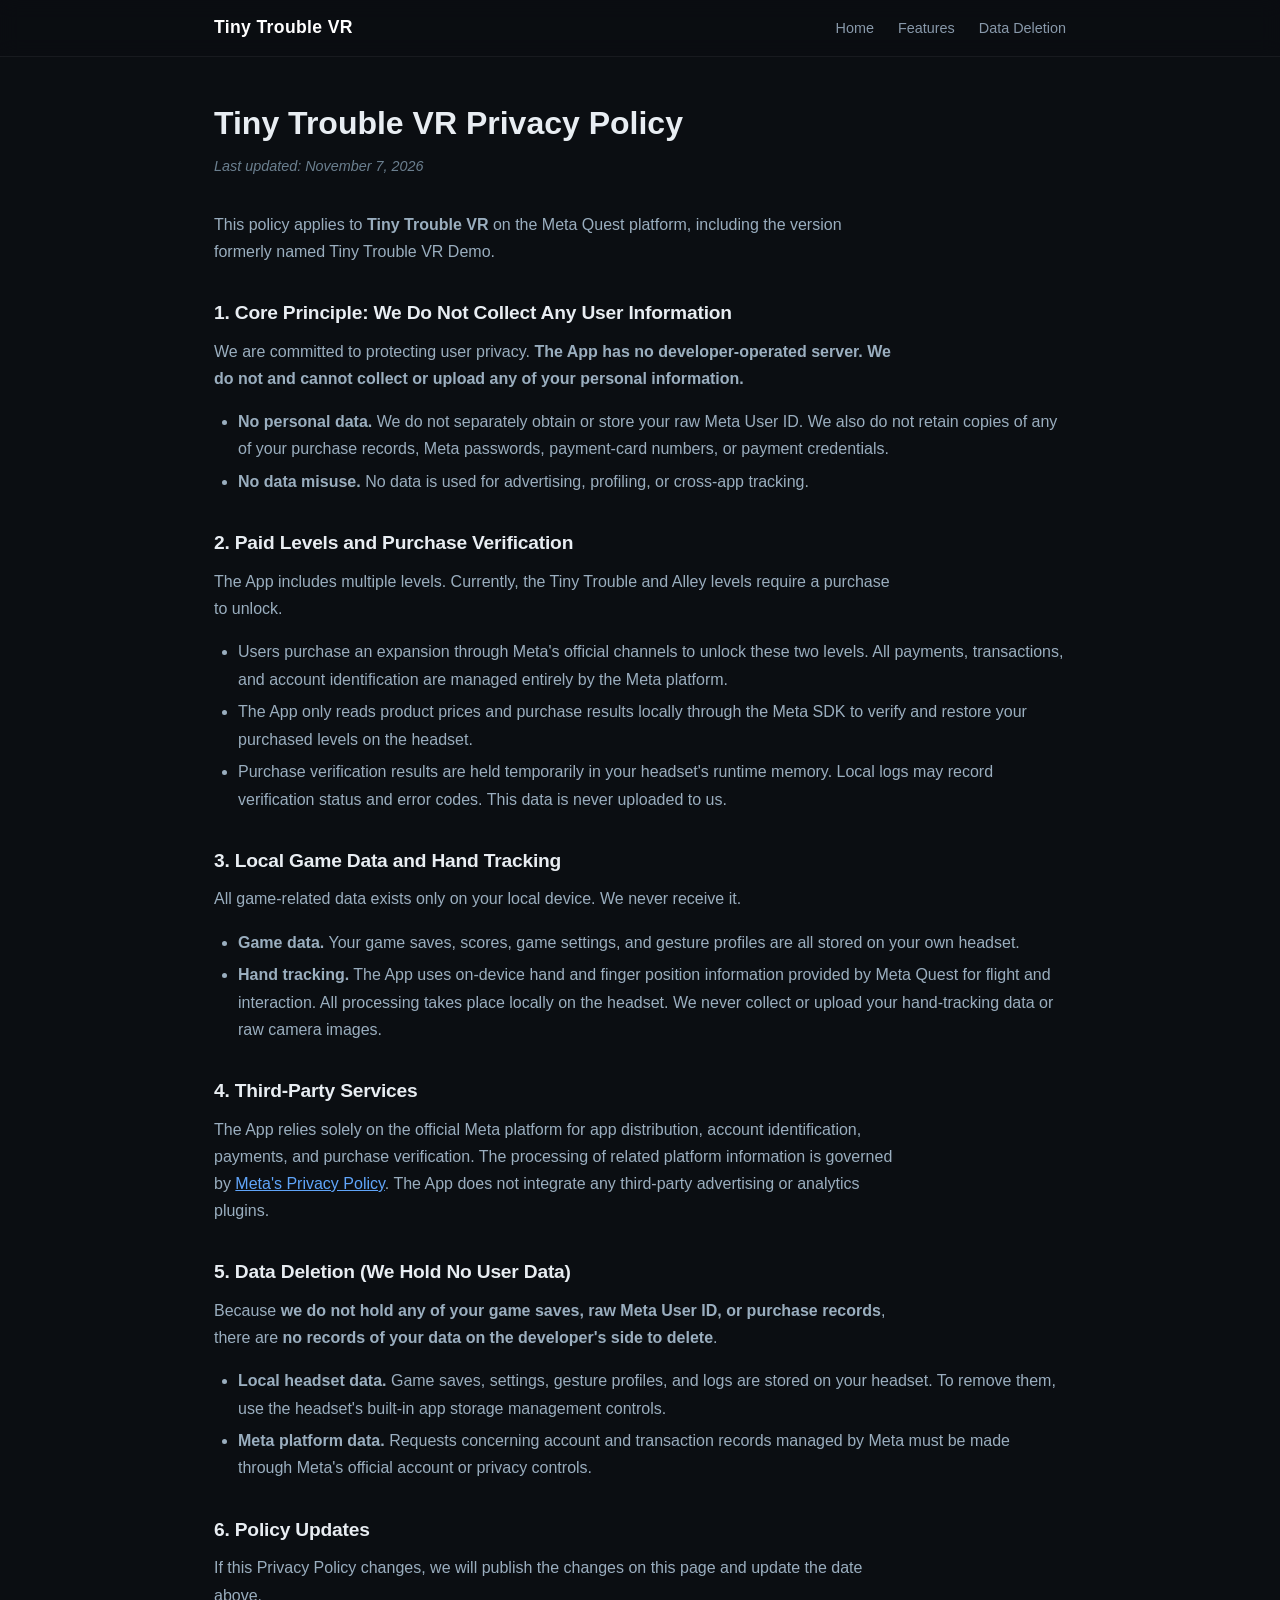
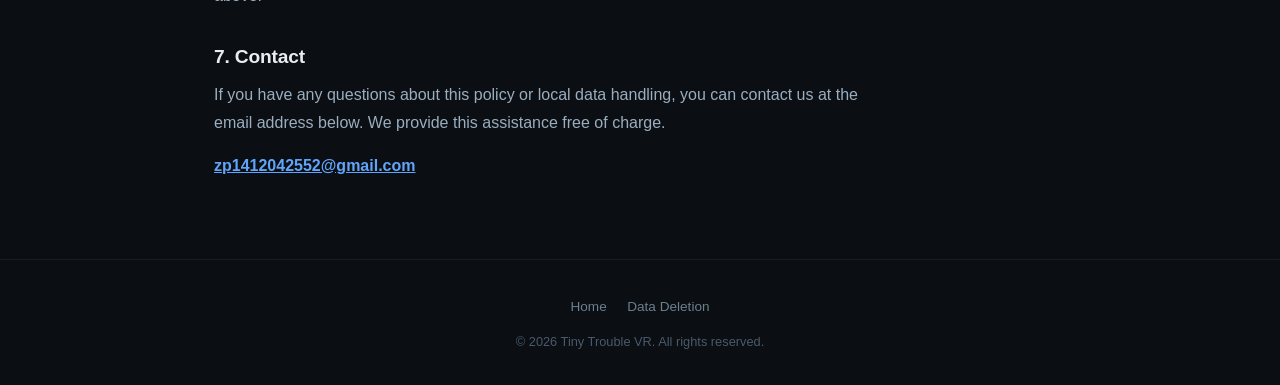
==== commit b45d6a42: "Publish English translation of user-approved privacy policy" ====
--- a/privacy-policy.html
+++ b/privacy-policy.html
@@ -13,275 +13,86 @@
             <div class="nav-links">
                 <a href="index.html">Home</a>
                 <a href="index.html#features">Features</a>
-                <a href="#data-deletion">Request Data Deletion</a>
+                <a href="#data-deletion">Data Deletion</a>
             </div>
         </div>
     </nav>
 
     <section class="section" style="padding-top: 6rem;">
         <div class="container policy">
-            <h1>Privacy Policy</h1>
-            <p class="effective-date"><em>Last updated November 5, 2026</em></p>
+            <h1>Tiny Trouble VR Privacy Policy</h1>
+            <p class="effective-date"><em>Last updated: November 7, 2026</em></p>
 
             <p>
-                This Privacy Policy explains how the developer of <strong>Tiny Trouble VR</strong>
-                ("we", "our", or "us") processes information when you use the App on Meta Quest.
-                It also applies to the store version named <strong>Tiny Trouble VR Demo</strong>.
-                You can contact us at
-                <a href="mailto:zp1412042552@gmail.com">zp1412042552@gmail.com</a>.
+                This policy applies to <strong>Tiny Trouble VR</strong> on the Meta Quest
+                platform, including the version formerly named Tiny Trouble VR Demo.
             </p>
 
+            <h2>1. Core Principle: We Do Not Collect Any User Information</h2>
             <p>
-                The developer operates this App and is responsible for the App-related
-                personal data described here that is under our control. This policy covers
-                the User ID and In-App Purchases and/or downloadable content features
-                requested through Meta's Data Use Checkup, as well as local gameplay data
-                and support communications. You can read this policy and submit a deletion
-                request without signing in or making a purchase.
+                We are committed to protecting user privacy.
+                <strong>The App has no developer-operated server. We do not and cannot
+                collect or upload any of your personal information.</strong>
+            </p>
+            <ul>
+                <li><strong>No personal data.</strong> We do not separately obtain or store your raw Meta User ID. We also do not retain copies of any of your purchase records, Meta passwords, payment-card numbers, or payment credentials.</li>
+                <li><strong>No data misuse.</strong> No data is used for advertising, profiling, or cross-app tracking.</li>
+            </ul>
+
+            <h2>2. Paid Levels and Purchase Verification</h2>
+            <p>
+                The App includes multiple levels. Currently, the Tiny Trouble and Alley
+                levels require a purchase to unlock.
+            </p>
+            <ul>
+                <li>Users purchase an expansion through Meta's official channels to unlock these two levels. All payments, transactions, and account identification are managed entirely by the Meta platform.</li>
+                <li>The App only reads product prices and purchase results locally through the Meta SDK to verify and restore your purchased levels on the headset.</li>
+                <li>Purchase verification results are held temporarily in your headset's runtime memory. Local logs may record verification status and error codes. This data is never uploaded to us.</li>
+            </ul>
+
+            <h2>3. Local Game Data and Hand Tracking</h2>
+            <p>
+                All game-related data exists only on your local device. We never receive it.
+            </p>
+            <ul>
+                <li><strong>Game data.</strong> Your game saves, scores, game settings, and gesture profiles are all stored on your own headset.</li>
+                <li><strong>Hand tracking.</strong> The App uses on-device hand and finger position information provided by Meta Quest for flight and interaction. All processing takes place locally on the headset. We never collect or upload your hand-tracking data or raw camera images.</li>
+            </ul>
+
+            <h2>4. Third-Party Services</h2>
+            <p>
+                The App relies solely on the official Meta platform for app distribution,
+                account identification, payments, and purchase verification. The processing
+                of related platform information is governed by
+                <a href="https://www.meta.com/legal/quest/privacy-policy/" target="_blank" rel="noopener">Meta's Privacy Policy</a>.
+                The App does not integrate any third-party advertising or analytics plugins.
+            </p>
+
+            <h2 id="data-deletion">5. Data Deletion (We Hold No User Data)</h2>
+            <p>
+                Because <strong>we do not hold any of your game saves, raw Meta User ID,
+                or purchase records</strong>, there are <strong>no records of your data
+                on the developer's side to delete</strong>.
+            </p>
+            <ul>
+                <li><strong>Local headset data.</strong> Game saves, settings, gesture profiles, and logs are stored on your headset. To remove them, use the headset's built-in app storage management controls.</li>
+                <li><strong>Meta platform data.</strong> Requests concerning account and transaction records managed by Meta must be made through Meta's official account or privacy controls.</li>
+            </ul>
+
+            <h2>6. Policy Updates</h2>
+            <p>
+                If this Privacy Policy changes, we will publish the changes on this page
+                and update the date above.
+            </p>
+
+            <h2>7. Contact</h2>
+            <p>
+                If you have any questions about this policy or local data handling, you
+                can contact us at the email address below. We provide this assistance
+                free of charge.
             </p>
             <p>
-                For deletion instructions, go directly to
-                <a href="#data-deletion">Requesting Deletion of Your Data</a>.
-            </p>
-
-            <h2>1. Meta User ID and Account Identification</h2>
-            <p>
-                When Meta Platform features are enabled, the App uses Meta's Platform SDK
-                and the identity of the signed-in Meta account, including the Meta User ID
-                used by the platform, to perform account-specific purchase and entitlement
-                checks. This identifies which account's purchases should be checked so that
-                paid content is unlocked for the correct user and purchases can be restored.
-                This account information comes from Meta, not from a separate account you
-                create with us.
-            </p>
-            <p>
-                Our current purchase integration requests the signed-in account's purchases
-                through Meta's account-scoped APIs. It does not separately retrieve, log,
-                or save the raw Meta User ID in a developer-operated database or gameplay
-                save file. Processing through Meta's SDK still involves account-related
-                user data, even when we do not maintain our own server copy. We do not use
-                this data for advertising, profiling, or cross-app tracking.
-            </p>
-            <p>
-                The source of account identification is the Meta account currently signed
-                in on the headset. Meta's account-scoped SDK associates the App's purchase
-                requests with that account. The App uses the resulting account-specific
-                ownership status to decide whether to allow access to purchased worlds.
-                User ID access supports this purchase-verification purpose. The current
-                integration does not request a separate profile, email address, friends
-                list, or contact list from Meta.
-            </p>
-
-            <h2>2. In-App Purchases and Downloadable Content</h2>
-            <p>
-                When purchase features are enabled, the App receives and processes product
-                information, product identifiers (SKUs), localized prices, purchase-query
-                results, checkout success or failure, and content ownership or entitlement
-                status through the Meta Platform SDK. The current expansion product is
-                <strong>tt_premium_worlds</strong>, a non-consumable purchase for the Tiny
-                Trouble and Alley worlds. Availability of paid features can differ between
-                App versions; a version with purchases disabled does not run this purchase flow.
-            </p>
-            <h3>Purchase data processing from request to access</h3>
-            <ul>
-                <li><strong>Product lookup.</strong> The App sends the expansion SKU to Meta's product service and reads the matching SKU and formatted local price from the response to display the offer.</li>
-                <li><strong>Ownership lookup.</strong> Meta returns purchase records for the signed-in account. The SDK response may contain platform purchase identifiers and other transaction fields. The App's current ownership logic reads the purchase SKU and pagination information, compares the SKU with tt_premium_worlds, and keeps the resulting owned or unowned status in session memory.</li>
-                <li><strong>Checkout.</strong> Choosing Purchase sends the SKU to Meta's checkout service. The App processes the completion or error result and then queries ownership again. Access is granted when ownership is verified.</li>
-                <li><strong>Restoration and offline checks.</strong> The App queries purchases again when restoring access or returning to the foreground. When an online query fails, it can request Meta's on-device durable-purchase cache. This uses the ownership information associated with the platform account.</li>
-            </ul>
-            <p>
-                SDK response messages are released after processing. The App keeps the
-                displayed price and ownership state in memory for the session. It does not
-                create a developer-side account ledger, transaction history, or purchase
-                database. The expansion is a durable, non-consumable entitlement, so the
-                App does not deduct dialogue credits or consume this purchase after use.
-                Meta continues to maintain its own purchase history and platform cache
-                according to its policies.
-            </p>
-            <ul>
-                <li>We retrieve product information to display the available expansion and its current localized price.</li>
-                <li>We launch Meta's checkout interface when you choose to purchase.</li>
-                <li>We check account-specific purchases to verify ownership, unlock content, restore purchases, and avoid granting access to an account that does not own the product.</li>
-                <li>After checkout and when the App returns to the foreground, the App can recheck ownership. If an online check fails, it can read Meta's on-device durable-purchase cache for offline access.</li>
-            </ul>
-            <p>
-                Ownership state is held in memory during the App session; we do not write
-                a separate ownership flag into gameplay saves or send purchase results to
-                a developer-operated purchase server. Meta manages the payment and purchase
-                records. We do not receive your payment-card number, payment credentials,
-                or Meta password. Diagnostic messages about purchase requests contain
-                request/error codes or ownership/cache status, rather than raw User IDs,
-                payment details, or full purchase records.
-            </p>
-
-            <h2>3. Local Gameplay, Settings, and Hand Tracking</h2>
-            <p>
-                The App saves gameplay progress, scores and best times, tutorial completion,
-                in-game inventory and world progress, and settings such as sound preferences
-                locally on your device. These records allow you to continue playing and keep
-                your preferences between sessions. The current App does not upload these
-                gameplay saves to a developer-operated server.
-            </p>
-            <p>
-                Meta Quest provides hand and finger pose and movement information for
-                flight, gesture recognition, and menu interaction. The App processes these
-                inputs on-device. It does not transmit hand-tracking data to us or access
-                or upload raw camera images or video for these controls. Where gesture
-                recording or calibration tools are available and explicitly activated,
-                derived hand-pose templates can be saved in a local gesture profile. These
-                profiles are not uploaded to a developer-operated server.
-            </p>
-
-            <h2>4. Support Communications</h2>
-            <p>
-                If you email us for support or to exercise a privacy right, we receive your
-                email address and the information you choose to include, such as an App
-                version, problem description, or account identifier needed to locate relevant
-                records. We use this information to respond, resolve the issue, verify a
-                request when necessary, and carry out data requests. Please do not send
-                passwords or payment-card information.
-            </p>
-
-            <h2>5. Sharing and Meta Platform Services</h2>
-            <p>
-                The App communicates with Meta through the Platform SDK to initialize
-                platform services, retrieve products and account-specific purchases, and
-                complete checkout. We do not sell user data or share Meta User IDs or
-                purchase information with advertising networks. Email support is processed
-                through our email service provider. Information may also be disclosed when
-                required by applicable law.
-            </p>
-            <ul>
-                <li><strong>Meta.</strong> The Meta Platform SDK and Meta services process account identification, product requests, checkout, and purchase verification for the App. Meta controls its account, payment, and platform transaction records.</li>
-                <li><strong>Google Gmail.</strong> Our support address uses Gmail. If you contact us, Google processes the email and its delivery information as part of providing email services. We use the correspondence to handle your support or privacy request.</li>
-                <li><strong>GitHub Pages.</strong> This public policy website is hosted on GitHub Pages. Opening the website involves normal web requests to GitHub, which may process your IP address and technical request information under its privacy practices.</li>
-            </ul>
-            <p>
-                The current App has no developer-operated purchase or gameplay backend
-                and includes no developer-integrated advertising or analytics service.
-                Service providers may process information in countries other than your
-                own under their applicable privacy terms. See
-                <a href="https://policies.google.com/privacy" target="_blank" rel="noopener">Google's Privacy Policy</a>
-                and
-                <a href="https://docs.github.com/en/site-policy/privacy-policies/github-general-privacy-statement" target="_blank" rel="noopener">GitHub's Privacy Statement</a>.
-            </p>
-            <p>
-                Meta independently processes information for account, store, payment, device,
-                and platform services under
-                <a href="https://www.meta.com/privacy/" target="_blank" rel="noopener">Meta's Privacy Policy</a>.
-                Meta may separately collect platform diagnostics or provide aggregate store
-                statistics. Meta-controlled records are distinct from any records we hold.
-            </p>
-
-            <h2>6. Retention and Security</h2>
-            <ul>
-                <li><strong>Account-scoped purchase responses, price, and ownership state.</strong> The App processes SDK responses during purchase checks and retains its working state in session memory. Meta manages any persistent platform purchase cache.</li>
-                <li><strong>Gameplay saves and optional gesture profiles.</strong> These persist locally so progress, preferences, and recorded control profiles remain available between sessions, until you clear the App's data or delete the relevant files.</li>
-                <li><strong>Diagnostics.</strong> The App can write local technical logs, including purchase request/error codes and ownership/cache status. Their lifetime depends on the device and App logging controls. They can be removed with local App data. If you send logs to support, the submitted copy is handled as support correspondence.</li>
-                <li><strong>Support and privacy requests.</strong> We keep correspondence while needed to resolve the issue, carry out the request, or meet applicable legal obligations. You may request its deletion at any time. Any limited record retained to document compliance or defend a legal claim is restricted to that purpose.</li>
-            </ul>
-            <p>
-                Local saves and any locally saved gesture profiles remain until removed
-                through device app-data controls or otherwise deleted. Platform-managed
-                purchase caches and any platform backup copies follow Meta's controls and
-                retention practices. We retain support communications only as needed to
-                handle the request and meet applicable obligations. We restrict access to
-                developer-held information and use the platform SDK for purchase handling
-                rather than collecting payment credentials ourselves.
-            </p>
-            <p>
-                Access to developer-held support correspondence is limited to people who
-                need it to handle the request. We use reasonable technical and organizational
-                measures appropriate to the information involved. Transmission and storage
-                services also rely on the protections provided by Meta and our email provider.
-            </p>
-
-            <h2 id="data-deletion">7. Requesting Deletion of Your Data</h2>
-            <p>
-                <strong>All users, regardless of country or geographic location, may request
-                deletion of their App-related personal data held by us, free of charge.</strong>
-                You do not need to purchase content to make a request.
-            </p>
-            <p>
-                To request deletion, email
-                <a href="mailto:zp1412042552@gmail.com?subject=Tiny%20Trouble%20VR%20Data%20Deletion%20Request">zp1412042552@gmail.com</a>
-                with the subject <strong>"Tiny Trouble VR Data Deletion Request"</strong>.
-                Tell us that you want your App-related data deleted. Include only enough
-                information to locate the records concerned, such as the email address used
-                for earlier support correspondence. If an account identifier is necessary,
-                we will explain what is needed and why; do not send your Meta password or
-                payment-card details.
-            </p>
-            <p>
-                We will review the request, request proportionate identity verification only
-                where needed, delete the personal data we hold or control, and confirm the
-                result without undue delay and within applicable legal deadlines. If we do
-                not hold server-side records for your account, we will explain that and help
-                you identify the relevant local or platform controls. We may retain only
-                information required by law or necessary to establish, exercise, or defend
-                legal claims; if this applies, we will explain the reason and scope of the
-                retention in our response.
-            </p>
-            <h3>What happens after you send a request</h3>
-            <ul>
-                <li>We identify the App-related records under our control, including support emails and any attachments you previously supplied. You may request deletion of all such records or specify particular records.</li>
-                <li>Where verification is necessary, we ask for the minimum information reasonably needed. We do not require payment or a new developer account to process a deletion request.</li>
-                <li>We delete the relevant developer-controlled records and copies under our control, subject to the limited legal exceptions explained above, and tell you what was deleted.</li>
-                <li>If any requested data must be retained, we explain which data, the reason, and the applicable retention requirement. You can reply to the same email address to ask us to reconsider or clarify the result.</li>
-                <li>If the information exists only on your headset or is independently controlled by Meta, we explain the relevant device or platform steps. We still handle any developer-controlled information included in the same request.</li>
-            </ul>
-            <p>
-                You can also send a deletion request using your own email application if
-                the email link does not open. Send it to
-                <strong>zp1412042552@gmail.com</strong> and name <strong>Tiny Trouble VR</strong>
-                or <strong>Tiny Trouble VR Demo</strong>. A support-correspondence deletion
-                request usually needs only the email address used for that correspondence.
-            </p>
-            <p>
-                To remove gameplay saves, settings, and any saved gesture profiles from your
-                headset, use the device's clear-app-data or storage controls for Tiny Trouble
-                VR. This resets local progress. If Meta cloud backup is enabled for your App
-                data, manage the backup through Meta's backup controls as well so that old
-                data is not restored later. You may contact us at the same email address
-                for help with these steps.
-            </p>
-            <p>
-                Deleting our records or clearing local App data does not delete your Meta
-                account, cancel a purchase, or erase transaction records independently held
-                by Meta. Meta controls those records, and requests concerning them can be
-                made through Meta's account/privacy controls. We will help direct you to
-                those controls when relevant; this does not replace your right to request
-                deletion of data held by us. If you use the purchase features again, Meta
-                may provide your current entitlement status again to restore owned content.
-            </p>
-
-            <h2>8. Other Rights and Children's Privacy</h2>
-            <p>
-                You may also contact us to request access to or correction of personal data
-                we hold. Additional rights may apply under local law. A parent or guardian
-                can contact us about a child's App-related data using the same free deletion
-                process. The App uses Meta-managed account and purchase services and does
-                not require a separate developer account.
-            </p>
-
-            <h2>9. Changes to This Policy</h2>
-            <p>
-                We may update this Privacy Policy from time to time. Changes will be posted
-                on this page with an updated date. We will provide additional notice or
-                obtain consent where required for material changes in our data practices.
-            </p>
-
-            <h2>10. Contact</h2>
-            <p>
-                For privacy questions, support, or data access, correction, and deletion
-                requests, contact the Tiny Trouble VR developer:
-            </p>
-            <p>
-                Email: <a href="mailto:zp1412042552@gmail.com">zp1412042552@gmail.com</a>
-            </p>
-
-            <p class="effective-date" style="margin-top: 2rem;">
-                <em>— End of Policy —</em>
+                <strong><a href="mailto:zp1412042552@gmail.com">zp1412042552@gmail.com</a></strong>
             </p>
         </div>
     </section>
@@ -290,7 +101,7 @@
         <div class="container">
             <div class="footer-links">
                 <a href="index.html">Home</a>
-                <a href="#data-deletion">Request Data Deletion</a>
+                <a href="#data-deletion">Data Deletion</a>
             </div>
             <p class="footer-copy">&copy; 2026 Tiny Trouble VR. All rights reserved.</p>
         </div>
